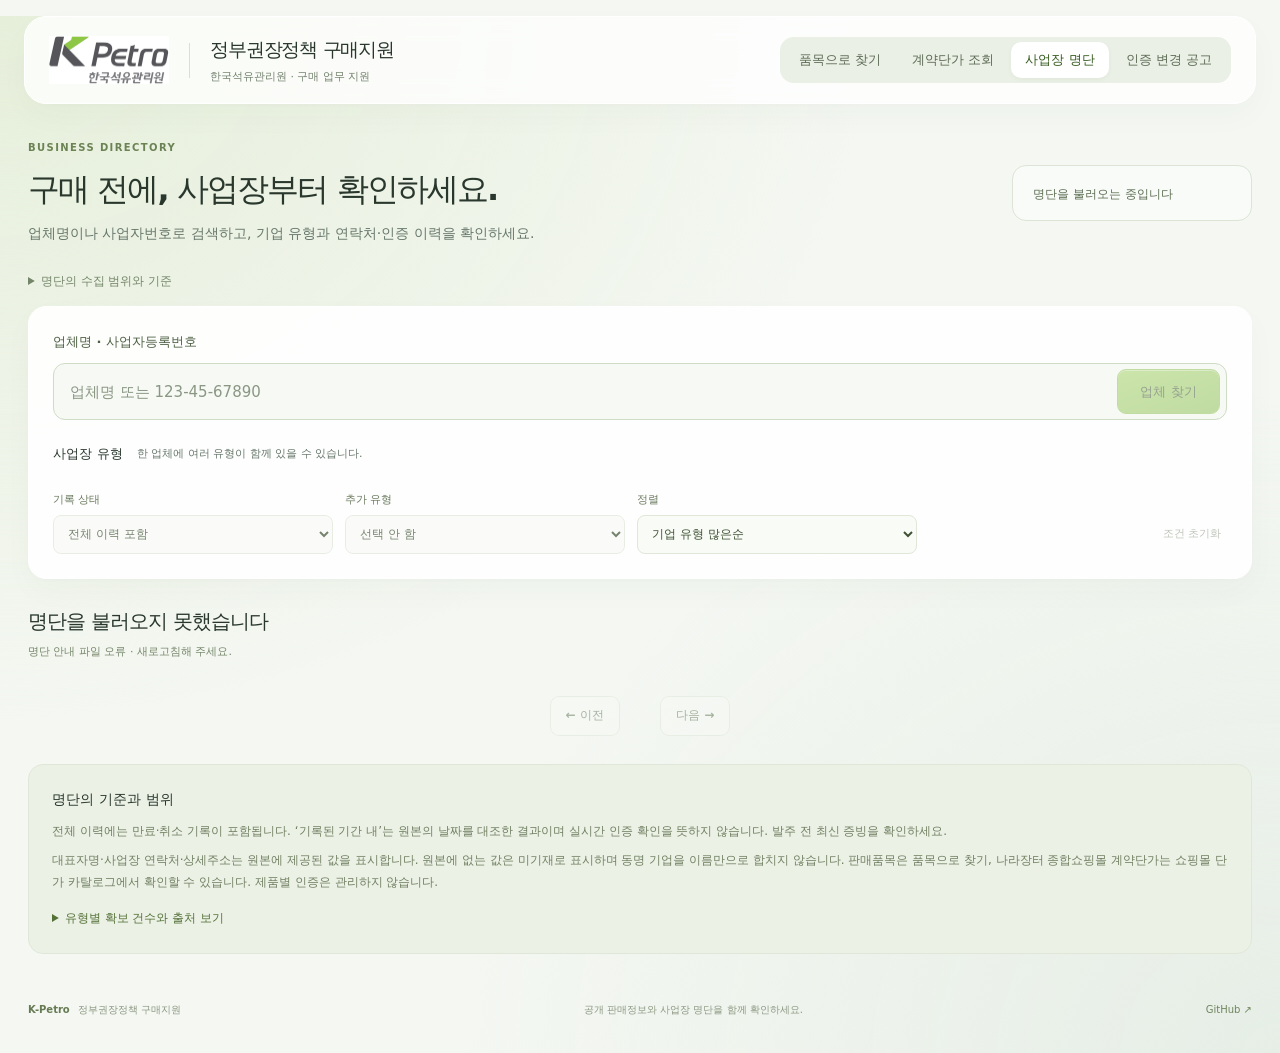
==== site/businesses.html @ 4b2c174d "Show all catalog item names and progressively load purchasing search" ====
<!DOCTYPE html>
<html lang="ko"><head><meta charset="utf-8"/><meta content="width=device-width,initial-scale=1" name="viewport"/><title>K-Petro 정부권장정책 구매지원 · 사업장 명단</title><link href="./directory.css" rel="stylesheet"/><link href="./registry.css" rel="stylesheet"/><script defer="" src="./registry.js"></script><link href="./portal.css" rel="stylesheet"/><link href="./assets/kpetro-logo.png" rel="icon"/><script src="./verification.js" defer></script></head><body class="page-index">
<a class="skip-link" href="#main-content">본문 바로가기</a><header class="topbar portal-topbar"><a aria-label="K-Petro 정부권장정책 구매지원 홈" class="portal-brand" href="./"><img alt="K-Petro 한국석유관리원" height="52" src="./assets/kpetro-logo.png" width="128"/><span class="brand-divider"></span><span class="portal-brand-copy"><strong>정부권장정책 구매지원</strong><small>한국석유관리원 · 구매 업무 지원</small></span></a><nav aria-label="주 메뉴"><a href="./">품목으로 찾기</a><a href="./catalog.html">계약단가 조회</a><a aria-current="page" href="./businesses.html">사업장 명단</a><a href="./cancellations.html">인증 변경 공고</a></nav></header><main id="main-content">
<section class="intro"><div><p class="eyebrow">BUSINESS DIRECTORY</p><h1>구매 전에, 사업장부터 확인하세요.</h1><p>업체명이나 사업자번호로 검색하고, 기업 유형과 연락처·인증 이력을 확인하세요.</p></div><aside><small id="source-status">명단을 불러오는 중입니다</small></aside></section>
<details class="coverage-disclosure"><summary>명단의 수집 범위와 기준</summary><div class="coverage-note" id="coverage-note" role="status">명단 범위를 확인하고 있습니다.</div></details><section class="search-panel" id="search-section"><form id="search-form"><label for="search">업체명 · 사업자등록번호</label><div class="search-row"><input autocomplete="off" disabled="" id="search" placeholder="업체명 또는 123-45-67890" type="search"/><button class="primary" disabled="" id="search-button">업체 찾기</button></div></form><div class="priority-heading"><strong>사업장 유형</strong><span>한 업체에 여러 유형이 함께 있을 수 있습니다.</span></div><div aria-label="사업장 유형" class="type-tabs" id="type-tabs" role="group"></div><div class="filters"><label>기록 상태 <select disabled="" id="status"><option value="all">전체 이력 포함</option><option value="period">기록된 기간 내</option><option value="unknown">기간 정보 부족</option><option value="expired">만료·시작 전·확인 필요</option><option value="cancelled">취소·반납 기록</option></select></label><label>추가 유형 <select disabled="" id="extra"><option value="-1">선택 안 함</option></select></label><label>정렬 <select id="registry-sort"><option value="types">기업 유형 많은순</option><option value="bizno">사업자번호순</option></select></label><button class="text-button" disabled="" id="reset">조건 초기화</button></div></section>
<div class="results-toolbar"><div><h2 id="result-title">명단을 준비하고 있습니다</h2><p aria-live="polite" id="result-context"></p></div></div><section aria-label="사업장 검색 결과" id="results"></section><div class="pagination"><button class="secondary" disabled="" id="prev">← 이전</button><span id="page-label"></span><button class="secondary" disabled="" id="next">다음 →</button></div><section class="method"><h2>명단의 기준과 범위</h2><p>전체 이력에는 만료·취소 기록이 포함됩니다. ‘기록된 기간 내’는 원본의 날짜를 대조한 결과이며 실시간 인증 확인을 뜻하지 않습니다. 발주 전 최신 증빙을 확인하세요.</p><p>대표자명·사업장 연락처·상세주소는 원본에 제공된 값을 표시합니다. 원본에 없는 값은 미기재로 표시하며 동명 기업을 이름만으로 합치지 않습니다. 판매품목은 <a href="./offers.html">품목으로 찾기</a>, 나라장터 종합쇼핑몰 계약단가는 <a href="./catalog.html">쇼핑몰 단가 카탈로그</a>에서 확인할 수 있습니다. 제품별 인증은 관리하지 않습니다.</p><details><summary>유형별 확보 건수와 출처 보기</summary><div id="source-details"></div></details></section></main><footer class="portal-footer"><span><strong>K-Petro</strong> 정부권장정책 구매지원</span><span>공개 판매정보와 사업장 명단을 함께 확인하세요.</span><a href="https://github.com/joongyu01/supplierdiversity" rel="noopener" target="_blank">GitHub ↗</a></footer><dialog id="supplier-dialog"><button aria-label="상세 닫기" class="dialog-close" id="close-dialog">×</button><div id="supplier-detail"></div></dialog></body></html>
---- site/directory.css ----
@import url('https://fonts.googleapis.com/css2?family=Noto+Sans+KR:wght@400;500;600;700;800&display=swap');
:root{font-family:'Noto Sans KR',system-ui,sans-serif;color:#172c37;background:#f5f7f8;font-synthesis:none;--ink:#172c37;--muted:#637480;--line:#dce4e7;--green:#106e58}*{box-sizing:border-box}body{margin:0;font-size:14px;line-height:1.65}button,input,select{font:inherit}button,a{touch-action:manipulation}button{cursor:pointer}button:disabled{opacity:.4;cursor:default}a{color:inherit;text-decoration:none}button,input,select,a{outline-offset:4px}a:hover{text-decoration:underline}h1,h2,h3,p{margin:0}.topbar{background:#fff;border-bottom:1px solid var(--line);padding:20px max(24px,calc((100vw - 1180px)/2));display:flex;align-items:center;gap:36px}.brand{display:flex;align-items:center;gap:11px;font-size:21px;font-weight:800;white-space:nowrap}.brand-mark{background:var(--ink);color:#cbefac;border-radius:12px;width:40px;height:40px;display:grid;place-items:center;font-size:22px}.brand small{display:block;font-size:10px;letter-spacing:.07em;color:var(--muted);font-weight:500}.topbar nav{display:flex;gap:24px;margin-left:auto;font-size:13px}.topbar nav span{background:#eaf3ee;color:var(--green);padding:2px 7px;border-radius:6px}.version{font-size:10px;letter-spacing:.12em;color:#84919a;border-left:1px solid var(--line);padding-left:22px}main{max-width:1180px;margin:auto;padding:42px 24px}.intro{display:flex;justify-content:space-between;align-items:center;margin-bottom:27px;gap:24px}.eyebrow{color:var(--green);font-size:12px;font-weight:700;letter-spacing:.07em;margin-bottom:9px}h1{font-size:34px;letter-spacing:-1.5px;font-weight:800}.intro p:not(.eyebrow){color:var(--muted);margin-top:10px}.intro aside{font-size:12px;border-left:1px solid var(--line);padding-left:26px;min-width:200px}.intro aside small{display:block;color:var(--muted);margin:8px 0 0 13px;font-size:11px}.live-dot{display:inline-block;background:#52a077;width:6px;height:6px;border-radius:50%;margin-right:7px}.search-panel{background:white;border:1px solid var(--line);border-radius:15px;padding:28px;box-shadow:0 7px 20px #162b3304}.search-panel form>label{font-size:12px;font-weight:700;display:block;margin-bottom:8px}.search-row{display:flex;border:2px solid var(--ink);border-radius:10px;align-items:center;padding:5px 6px 5px 16px;gap:12px}.search-row>span{font-size:28px}.search-row input{flex:1;min-width:0;border:0;background:none;outline:none;font-size:18px;padding:10px 0}.primary,.secondary{border-radius:7px;font-weight:600;padding:10px 17px;border:1px solid var(--line);background:#fff;color:var(--ink)}.primary{background:var(--ink);color:white;border-color:var(--ink);white-space:nowrap}.primary:hover{background:#285044}.secondary:hover{border-color:var(--green)}.examples{display:flex;flex-wrap:wrap;gap:7px;align-items:center;margin:12px 0 25px;font-size:11px}.examples>span{color:var(--muted);margin-right:3px}.examples button{border:0;background:#f3f5f6;color:#4d626d;padding:4px 10px;border-radius:5px}.examples button:hover{background:#e2ede5}.priority-heading{display:flex;gap:14px;align-items:center;margin-bottom:11px}.priority-heading strong{font-size:13px}.priority-heading span{font-size:11px;color:var(--muted)}.type-tabs{display:grid;grid-template-columns:repeat(5,1fr);gap:9px}.type-tab{border:1px solid var(--line);padding:12px 9px;text-align:left;border-radius:8px;background:white;display:flex;flex-direction:column;gap:6px;font-weight:600;font-size:12px}.type-tab span{font-size:21px;font-weight:700;color:#87979c}.type-tab.active{background:#edf6ef;border-color:#3b8063;color:#125e49}.type-tab.active span{color:#125e49}.filters{display:flex;align-items:center;gap:18px;margin-top:19px;padding-top:17px;border-top:1px solid #edf0f2;font-size:12px}.filters label{display:flex;align-items:center;gap:7px;color:#526674}.filters select{border:1px solid var(--line);border-radius:5px;padding:5px;max-width:165px;background:white}.check input{accent-color:var(--green)}.text-button{border:0;background:none;color:var(--muted);font-size:12px;margin-left:auto}.results-toolbar{display:flex;justify-content:space-between;align-items:center;margin:32px 0 10px}.results-toolbar h2{font-size:20px;letter-spacing:-.5px}.results-toolbar p{font-size:12px;color:var(--muted);margin-top:5px}.coverage-note{font-size:12px;color:#66767e;margin:0 0 16px;max-width:900px}.supplier-card{background:#fff;border:1px solid var(--line);border-radius:10px;padding:22px 24px;margin-bottom:10px;display:grid;grid-template-columns:1fr 180px;gap:20px}.supplier-top{display:flex;align-items:center;gap:10px;flex-wrap:wrap}.supplier-name{font-size:18px;font-weight:700;letter-spacing:-.5px;background:none;border:0;padding:0;text-align:left;color:var(--ink)}.supplier-name:hover{color:var(--green);text-decoration:underline}.region-tag{font-size:11px;color:#73858e}.badges{display:flex;gap:5px;flex-wrap:wrap;margin:9px 0}.badge{font-size:10px;padding:3px 7px;border-radius:4px;background:#eef3f5;color:#365968;font-weight:600}.badge.social{background:#e8f4ed;color:#246349}.badge.severe{background:#edf0fc;color:#4e5d98}.badge.women{background:#fff1e7;color:#8b5a37}.badge.warn{background:#fff1cc;color:#825d16}.description{color:#4a5d68;font-size:13px;line-height:1.85;display:-webkit-box;-webkit-line-clamp:2;-webkit-box-orient:vertical;overflow:hidden}.description mark{background:#ebf7d4;color:inherit;padding:1px 2px}.match-label{font-size:11px;color:var(--green);margin-bottom:3px}.supplier-actions{display:flex;flex-direction:column;gap:9px;justify-content:center;align-items:stretch;border-left:1px solid #edf0f2;padding-left:20px}.supplier-actions small{font-size:10px;text-align:center;color:var(--muted)}.supplier-actions .primary{background:#edf4ef;border-color:#dce9df;color:#21694f}.pagination{display:flex;justify-content:center;gap:25px;align-items:center;margin:24px 0 45px;font-size:12px}.empty{background:white;border:1px dashed #c5d3d8;border-radius:12px;text-align:center;padding:42px 20px;color:var(--muted)}.empty h3{color:var(--ink);font-size:18px;margin-bottom:8px}.empty button{margin-top:15px}.review-section{border-top:1px solid var(--line);padding-top:28px}.section-heading{display:flex;justify-content:space-between;align-items:center;gap:15px}.section-heading h2{font-size:24px}.section-heading p:not(.eyebrow){color:var(--muted);font-size:13px;margin-top:7px}.local-note{font-size:11px;color:var(--muted);margin:10px 0 15px}.review-summary{display:flex;gap:7px;flex-wrap:wrap;margin-bottom:14px}.review-summary span{background:#e9f0ed;border-radius:5px;padding:5px 10px;font-size:12px}.review-row{background:white;padding:16px;border:1px solid var(--line);border-radius:8px;margin-bottom:8px;display:grid;grid-template-columns:1.4fr 1.4fr 1fr 1fr 40px;gap:12px;align-items:center}.review-row input,.review-row select{border:1px solid var(--line);padding:7px;border-radius:5px;width:100%;font-size:12px;background:white}.review-row label{font-size:10px;color:var(--muted)}.review-row strong{display:block;font-size:12px}.remove{border:0;background:none;color:#a25f50;font-size:22px}.method{margin-top:45px;padding:24px;background:#edf1f2;border-radius:10px}.method h2{font-size:16px;margin-bottom:15px}.method>div{display:grid;grid-template-columns:repeat(3,1fr);gap:24px}.method b{font-size:12px}.method p{color:var(--muted);font-size:11px;margin-top:7px}.method details{font-size:11px;margin-top:15px}.method summary{cursor:pointer;color:var(--green)}#source-details{margin-top:10px}footer{max-width:1180px;margin:auto;padding:20px 24px 30px;font-size:11px;display:flex;justify-content:space-between;color:var(--muted)}dialog{border:0;border-radius:14px;max-width:720px;width:calc(100% - 32px);padding:32px;box-shadow:0 15px 80px #162b3344}dialog::backdrop{background:#132b3a80}.dialog-close{position:absolute;right:15px;top:9px;border:0;background:none;font-size:30px;color:var(--muted)}dialog h2{font-size:24px;margin:10px 25px 12px 0}dialog h3{font-size:13px;margin-top:20px}dialog p,dialog li{font-size:13px;color:#4a5d68}dialog a{color:var(--green);text-decoration:underline}dialog table{width:100%;font-size:11px;border-collapse:collapse;margin-top:8px}dialog td,dialog th{border-bottom:1px solid var(--line);padding:9px;text-align:left}#toast{position:fixed;bottom:25px;left:50%;transform:translateX(-50%);background:#172c37;color:white;padding:12px 24px;border-radius:8px;box-shadow:0 4px 20px #0002;z-index:10;font-size:13px}
@media(max-width:760px){.topbar{padding:15px 18px;gap:15px}.topbar nav{gap:12px;font-size:11px}.version,.brand small{display:none}.brand{font-size:18px}.brand-mark{width:32px;height:32px;font-size:18px}main{padding:28px 16px}.intro{display:block}.intro aside{display:none}h1{font-size:28px}.intro p:not(.eyebrow){font-size:12px}.search-panel{padding:18px}.search-row input{font-size:14px}.search-row{gap:7px;padding-left:10px}.search-row .primary{padding:10px}.examples{font-size:10px}.priority-heading{display:block}.priority-heading span{display:block;margin-top:3px}.type-tabs{grid-template-columns:repeat(3,1fr)}.type-tab{font-size:11px}.type-tab span{font-size:18px}.filters{gap:10px;flex-wrap:wrap}.filters select{max-width:125px}.supplier-card{grid-template-columns:1fr;padding:18px;gap:13px}.supplier-actions{border-left:0;border-top:1px solid #edf0f2;padding:12px 0 0;flex-direction:row;align-items:center}.supplier-actions button{flex:1;font-size:12px}.supplier-actions small{display:none}.results-toolbar .secondary{font-size:11px;padding:8px}.results-toolbar h2{font-size:18px}.section-heading{align-items:flex-start}.section-heading .secondary{font-size:10px;white-space:nowrap}.review-row{grid-template-columns:1fr 1fr;position:relative;padding-right:35px}.review-row .remove{position:absolute;right:5px;top:8px}.method>div{grid-template-columns:1fr;gap:15px}dialog{padding:23px}.topbar nav a:first-child{display:none}}
/* Public workplace information remains readable without opening the dialog. */
.contact-line{font-size:13px;color:#51625d;margin:5px 0;overflow-wrap:anywhere}.review-row small{display:block;color:#66756f;margin-top:6px}#source-details table{width:100%;border-collapse:collapse}#source-details td,#source-details th{padding:10px;border-bottom:1px solid #dde5e1;text-align:left}dialog table{width:100%;table-layout:fixed}dialog th{width:100px}dialog td{overflow-wrap:anywhere}

.type-tabs{grid-template-columns:repeat(3,minmax(0,1fr))}.type-tab{min-width:0;word-break:keep-all}.type-tab span{font-size:18px}

.topbar nav a[aria-current="page"]{color:var(--green);font-weight:700}@media(max-width:760px){.topbar{flex-wrap:wrap}.topbar nav{flex-wrap:wrap;gap:6px 12px;margin-left:0}.topbar nav a:first-child{display:inline}}
---- site/portal.css ----
/* K-Petro purchasing portal. CI and soft glass treatment shared with good-station-board.
   Keep this presentation layer separate from collectors and generated datasets. */
:root {
  --ink:#29372d;
  --muted:#67776b;
  --ink-soft:#67776b;
  --green:#477625;
  --green-dark:#365c1b;
  --line:#e0e7dd;
  --paper:#f4f7f2;
  --ci-green:#8dc63f;
  --shadow:0 2px 5px #23392d03,0 12px 32px #23392d07;
  color:var(--ink);
  background:var(--paper);
  font-family:-apple-system,BlinkMacSystemFont,'Apple SD Gothic Neo','Segoe UI','Malgun Gothic',system-ui,sans-serif;
}
body {
  margin:0;
  color:var(--ink);
  background:radial-gradient(ellipse at 0 0,#e6efda 0,transparent 48%),radial-gradient(ellipse at 100% 100%,#e6eee6 0,transparent 45%),var(--paper);
  font-family:inherit;
  font-size:14px;
  line-height:1.65;
  min-height:100vh;
  -webkit-font-smoothing:antialiased;
}
* {
  box-sizing:border-box;
}
button,input,select {
  font:inherit;
}
button,a {
  touch-action:manipulation;
}
a {
  color:inherit;
}
button:disabled {
  cursor:default;
  opacity:.45;
}
button:focus-visible,a:focus-visible,summary:focus-visible,input:focus-visible,select:focus-visible {
  outline:3px solid #69923a;
  outline-offset:3px;
}
input,select {
  accent-color:#639532;
}
h1,h2,h3 {
  color:var(--ink);
}
[hidden] {
  display:none!important;
}
.skip-link {
  position:fixed;
  top:-80px;
  left:20px;
  padding:12px 20px;
  background:#fff;
  z-index:1000;
}
.skip-link:focus {
  top:10px;
}
.portal-topbar {
  max-width:1440px;
  margin:16px auto 0;
  padding:17px 24px;
  min-height:86px;
  display:flex;
  align-items:center;
  gap:22px;
  border:1px solid #fff;
  border-radius:22px;
  background:#ffffffc4;
  box-shadow:var(--shadow);
  backdrop-filter:blur(14px);
  -webkit-backdrop-filter:blur(14px);
  position:relative;
  z-index:5;
}
.portal-brand {
  display:flex;
  gap:20px;
  align-items:center;
  text-decoration:none!important;
  flex-shrink:0;
}
.portal-brand img {
  width:120px;
  height:auto;
  display:block;
  mix-blend-mode:multiply;
}
.brand-divider {
  height:35px;
  width:1px;
  background:#d8e1d1;
}
.portal-brand-copy {
  display:grid;
  gap:3px;
}
.portal-brand-copy strong {
  font-size:19px;
  letter-spacing:-.06em;
  font-weight:700;
  white-space:nowrap;
}
.portal-brand-copy small {
  font-size:11px;
  color:#72806d;
  font-weight:400;
  letter-spacing:0;
}
.portal-topbar nav {
  display:flex;
  align-items:center;
  gap:3px;
  margin-left:auto;
  background:#eaf0e5;
  padding:5px;
  border-radius:14px;
  font-size:13px;
  flex-wrap:nowrap;
}
.portal-topbar nav a {
  padding:9px 14px;
  border-radius:10px;
  white-space:nowrap;
  text-decoration:none;
  line-height:1.4;
  display:block!important;
  color:#5d6b56;
  font-weight:500;
}
.portal-topbar nav a:hover {
  background:#ffffffb0;
  color:#324b22;
}
.portal-topbar nav a[aria-current=page] {
  background:#fff;
  box-shadow:0 2px 5px #263c1a0b;
  color:#355c1e;
  font-weight:700;
}
main {
  max-width:1360px;
  margin:0 auto;
  padding:36px 28px 24px;
}
.intro {
  display:flex;
  align-items:center;
  justify-content:space-between;
  gap:25px;
  margin:0 0 26px;
}
.eyebrow {
  font-size:10px;
  letter-spacing:.14em;
  color:#6b8354;
  font-weight:700;
  margin:0 0 10px;
}
h1 {
  font-size:32px;
  font-weight:700;
  line-height:1.4;
  letter-spacing:-.06em;
  margin:0;
}
.intro p:not(.eyebrow) {
  font-size:14px;
  color:var(--muted);
  margin-top:10px;
  line-height:1.7;
}
.intro aside {
  padding:15px 20px;
  border:1px solid #dce5d5;
  border-radius:14px;
  min-width:240px;
  background:#ffffff6b;
}
.intro aside small {
  margin:4px 0 0;
  font-size:12px;
  color:#5d6e53;
}
.summary-label {
  display:flex;
  align-items:center;
  gap:7px;
  font-size:11px;
  color:#69795f;
}
.summary-label i {
  width:6px;
  height:6px;
  background:#79b438;
  border-radius:50%;
}
.mobile-break {
  display:none;
}
.search-panel,.filter-panel,.category-sidebar {
  background:#ffffffef;
  border:1px solid #fff;
  border-radius:18px;
  box-shadow:var(--shadow);
}
.search-panel {
  padding:24px;
}
.search-row {
  padding:5px 6px 5px 16px;
  border:1px solid #cfdcc6;
  border-radius:12px;
  background:#f7f9f5;
  gap:12px;
}
.search-row:focus-within {
  border-color:#81a455;
  box-shadow:0 0 0 3px #8dc63f17;
  background:#fff;
}
.search-row svg {
  color:#7e8e73;
  flex-shrink:0;
}
.search-row input {
  font-size:15px;
  line-height:1.6;
  padding:9px 0;
  color:var(--ink);
  outline:none;
}
.search-row input::placeholder {
  color:#8a9783;
}
.search-panel form>label {
  font-size:13px;
  color:#4d6043;
  margin-bottom:10px;
}
.primary {
  background:linear-gradient(160deg,#96cd51,#80b93f);
  border:1px solid #82b942;
  color:#233916;
  box-shadow:inset 0 1px #ffffff65;
  border-radius:9px;
  font-size:13px;
  font-weight:700;
  padding:11px 22px;
}
.primary:hover {
  background:#8ec346;
  color:#233916;
}
.primary span {
  margin-left:18px;
}
.secondary {
  border:1px solid #dce5d5;
  border-radius:9px;
  color:#4c6340;
  background:#f8faf6;
  padding:9px 15px;
  font-size:12px;
}
.secondary:hover {
  background:#eef5e8;
  border-color:#b4cb9d;
}
.quick-search {
  margin:12px 0 0;
  gap:7px;
  align-items:center;
}
.quick-search>span {
  font-size:11px;
  color:#7d8d72;
  margin-right:5px;
}
.quick-search button {
  padding:4px 11px;
  font-size:11px;
  min-height:29px;
  border-color:#e5ecdf;
  color:#688054;
  background:#fafcf8;
}
.quick-search button:hover {
  background:#edf5e5;
}
.offer-main-search {
  margin-bottom:22px;
}
.offer-workspace {
  display:grid;
  grid-template-columns:285px minmax(0,1fr);
  gap:22px;
  align-items:start;
}
.offer-content {
  min-width:0;
}
.category-sidebar {
  position:sticky;
  top:16px;
  padding:18px;
}
.category-browser>summary {
  display:flex;
  align-items:center;
  justify-content:space-between;
  gap:10px;
  cursor:pointer;
  padding:2px 0 13px;
  font-size:15px;
  font-weight:700;
  list-style:none;
}
.category-browser>summary::-webkit-details-marker {
  display:none;
}
.category-browser>summary small {
  font-size:10px;
  font-weight:400;
  color:#7f8c77;
}
.category-browser>summary::after {
  content:'−';
  color:#90a47f;
  font-size:18px;
}
.category-browser:not([open])>summary::after {
  content:'+';
}
.category-picker {
  padding:0;
  margin:0;
  border:0;
  max-height:calc(100vh - 135px);
  overflow-y:auto;
  scrollbar-width:thin;
  scrollbar-color:#d0dcc5 transparent;
}
.category-search-label {
  position:absolute;
  width:1px;
  height:1px;
  padding:0;
  overflow:hidden;
  clip-path:inset(50%);
}
#category-search {
  font-size:12px;
  margin-bottom:13px;
  padding:10px 11px;
  min-height:39px;
  border:1px solid #e1e8da;
  border-radius:9px;
  background:#f6f9f3;
}
.category-buttons {
  display:grid;
  grid-template-columns:1fr;
  gap:3px;
}
.category-buttons button {
  display:flex;
  align-items:center;
  justify-content:space-between;
  padding:10px 12px;
  min-height:39px;
  font-size:12px;
  color:#56694a;
  border:1px solid transparent;
  border-radius:9px;
  background:transparent;
  font-weight:500;
}
.category-buttons button::after {
  content:'›';
  font-size:17px;
  font-weight:400;
  color:#8da17c;
}
.category-buttons button:hover {
  background:#f1f6ec;
}
.category-buttons button[aria-pressed=true] {
  background:#eaf4dc;
  border-color:#d5e6bc;
  color:#365f1e;
  font-weight:700;
}
.category-buttons button[aria-pressed=true]::after {
  color:#6b9a34;
}
.subcategory-section {
  padding:12px;
  margin-top:14px;
  background:#f6f8f2;
  border:1px solid #e4ebdc;
  border-radius:11px;
}
.subcategory-section h3 {
  font-size:11px;
  line-height:1.7;
  color:#6b7a5e;
  margin-bottom:7px;
}
.subcategory-section .category-buttons button {
  font-size:11px;
  padding:7px;
  min-height:34px;
  background:#fff;
}
.category-picker p {
  font-size:12px;
  color:#68765c;
}
.filter-panel {
  padding:19px 22px;
}
.filter-heading {
  display:flex;
  align-items:center;
  justify-content:space-between;
}
.filter-heading h2 {
  font-size:14px;
  letter-spacing:-.03em;
}
.text-button {
  font-size:11px;
  color:#728267;
  white-space:nowrap;
}
.filters {
  display:flex;
  flex-wrap:wrap;
  gap:12px;
  border:0;
  margin-top:14px;
  padding:0;
  align-items:flex-end;
}
.filters label {
  font-size:11px;
  color:#6b7b60;
  display:flex;
  flex-direction:column;
  align-items:flex-start;
  gap:6px;
  flex:1 1 140px;
  min-width:0;
}
.filters input:not([type=checkbox]),.filters select {
  border:1px solid #e0e7d8;
  border-radius:8px;
  padding:9px 10px;
  background:#f9fbf6;
  color:#3f5235;
  width:100%;
  max-width:100%;
  min-height:39px;
  font-size:12px;
}
.filters label.check {
  flex-direction:row;
  align-items:center;
  flex-grow:0;
  flex-basis:auto;
  min-height:39px;
}
.filters input[type=checkbox] {
  width:15px;
}
.pending-choice {
  margin-top:13px;
  font-size:11px;
  color:#78856e;
  gap:7px;
}
.pending-choice input {
  width:14px;
  height:14px;
}
.results-toolbar {
  margin:26px 0 10px;
  gap:12px;
}
.results-toolbar .eyebrow {
  font-size:9px;
  letter-spacing:.14em;
  margin:0 0 4px;
  color:#859676;
}
.results-toolbar h2 {
  font-size:20px;
  letter-spacing:-.05em;
  font-weight:700;
}
.results-toolbar p {
  font-size:11px;
  line-height:1.6;
  color:#76866a;
}
.catalog-shortcut {
  font-size:11px;
  white-space:nowrap;
  padding:8px 11px;
  border-radius:8px;
  background:#eaf0e3;
  color:#5b7446;
}
.selection-note {
  font-size:11px;
  line-height:1.65;
  margin:0 0 16px;
  color:#77846d;
}
.active-filters {
  display:flex;
  gap:6px;
  flex-wrap:wrap;
  margin-bottom:10px;
}
.active-filters:empty {
  display:none;
}
.active-filters button {
  border:1px solid #d8e6c9;
  background:#f0f6e9;
  color:#4b6d32;
  font-size:11px;
  border-radius:20px;
  padding:5px 10px;
  cursor:pointer;
}
.active-filters button span {
  margin-left:9px;
  color:#7a9366;
}
.supplier-card {
  border:1px solid #e6ecdf;
  border-radius:16px;
  padding:23px;
  margin-bottom:13px;
  box-shadow:0 3px 14px #27391f03;
  gap:16px;
}
.supplier-card:hover {
  border-color:#c8d9b7;
}
.offer-card h3,.supplier-name {
  font-size:18px;
  letter-spacing:-.045em;
  font-weight:700;
  line-height:1.5;
}
.status-badge {
  font-size:10px;
  border-radius:5px;
  padding:3px 7px;
  line-height:1.8;
}
.status-badge.period {
  background:#eff5e8;
  color:#587238;
}
.status-badge.unknown {
  background:#f0f2ef;
  color:#75806d;
}
.status-badge.expired,.status-badge.cancelled {
  background:#fff2e4;
  color:#95612e;
}
.source-note {
  font-size:11px;
  color:#8b9585;
  margin:7px 0 15px;
}
.source-note a {
  color:#657d51;
  text-decoration:underline;
  text-underline-offset:3px;
}
.offer-list {
  list-style:none;
  padding:0;
  margin:14px 0 4px;
  background:#f8faf5;
  border:1px solid #eaf0e3;
  border-radius:11px;
  overflow:hidden;
}
.offer-list li {
  padding:11px 14px;
  margin:0;
  border-bottom:1px solid #e7eddf;
  font-size:13px;
  line-height:1.6;
  overflow-wrap:anywhere;
}
.offer-list li:last-child {
  border:0;
}
.offer-list a {
  color:#405731;
  text-decoration:none;
  font-weight:500;
}
.offer-list a:hover {
  text-decoration:underline;
}
.offer-list small {
  font-size:10px;
  color:#849076;
  margin-top:3px;
}
.offer-card details>summary {
  font-size:12px;
  color:#637b4c;
  padding:12px 0 3px;
}
.offer-contact {
  font-size:12px;
  color:#596c4d;
  border-top:1px solid #edf0e7;
  padding-top:12px;
}
.offer-empty,.empty {
  background:#fff;
  border:1px dashed #c8d7b9;
  color:#687a59;
  border-radius:16px;
  padding:40px 28px;
  font-size:13px;
  line-height:1.9;
}
.supplier-actions {
  border-color:#ecf0e5;
}
.contact-line {
  font-size:12px;
  color:#7c8a72;
}
.pagination {
  gap:20px;
  margin:26px 0 10px;
  color:#7e8d73;
  font-size:11px;
}
.method {
  border:1px solid #e1e7d8;
  border-radius:15px;
  background:#ecf1e6;
  margin-top:30px;
  padding:23px;
  box-shadow:none;
}
.method h2 {
  font-size:14px;
  margin-bottom:10px;
}
.method p,.method details {
  font-size:12px;
  line-height:1.8;
  color:#718062;
}
.method summary {
  font-size:12px;
  color:#547238;
}
.method #source-details {
  overflow:auto;
}
.coverage-note {
  font-size:12px;
  color:#7e8c72;
}
.portal-footer {
  max-width:1360px;
  display:flex;
  justify-content:space-between;
  gap:16px;
  padding:24px 28px 35px;
  margin:auto;
  color:#8b9780;
  font-size:10px;
}
.portal-footer strong {
  color:#667b53;
  font-weight:700;
  margin-right:5px;
}
.portal-footer a {
  color:#70855d;
}
/* Directory */
.coverage-disclosure {
  font-size:12px;
  color:#748569;
  margin:0 0 15px;
}
.coverage-disclosure summary {
  cursor:pointer;
}
.coverage-disclosure .coverage-note {
  margin:10px 0;
  padding:14px;
  border-radius:10px;
  background:#edf2e7;
}
.priority-heading {
  margin:23px 0 12px;
}
.type-tabs {
  grid-template-columns:repeat(5,minmax(0,1fr));
  gap:8px;
}
.type-tab {
  background:#f9fbf6;
  border:1px solid #e6ecde;
  border-radius:11px;
  font-size:12px;
  color:#5d7250;
  padding:13px;
  gap:7px;
}
.type-tab span {
  font-size:20px;
  color:#8f9e81;
  font-weight:600;
}
.type-tab.active {
  background:#eff6e5;
  border-color:#accc82;
  color:#426922;
}
.type-tab.active span {
  color:#60843d;
}
.page-index #results {
  display:grid;
  grid-template-columns:repeat(2,minmax(0,1fr));
  gap:12px;
}
.page-index .supplier-card {
  grid-template-columns:1fr;
  margin:0;
  min-width:0;
}
.page-index .supplier-actions {
  border:0;
  padding:0;
  align-items:start;
}
.page-index .supplier-actions button {
  font-size:11px;
}
.page-index .supplier-name {
  font-size:16px;
}
.page-index .filters {
  align-items:flex-end;
}
.page-index .filters label {
  max-width:280px;
}
.page-index .filters .text-button {
  margin-bottom:10px;
}
.page-index .intro aside small {
  max-width:245px;
}
.page-index .method {
  margin-top:28px;
}
dialog {
  border-radius:20px;
  border:1px solid #fff;
  padding:30px;
  box-shadow:0 25px 90px #24392033;
  background:#fcfdf9;
}
dialog::backdrop {
  background:#2234196b;
  backdrop-filter:blur(3px);
}
/* Catalog */
.page-catalog .hero {
  display:block;
  padding:0;
  margin:0 0 22px;
}
.page-catalog .hero h1 {
  font-size:32px;
  letter-spacing:-.06em;
  line-height:1.4;
}
.page-catalog .hero p {
  font-size:14px;
  line-height:1.8;
  color:var(--muted);
  margin:10px 0 18px;
  max-width:none;
}
.page-catalog .hero .primary {
  display:inline-block;
  padding:8px 14px;
  font-size:12px;
}
.page-catalog .secondary-link {
  background:#fff;
  border:1px solid #dbe6cf;
  color:#657e4c;
  box-shadow:none;
}
.page-catalog .stats {
  gap:12px;
  margin:20px 0;
}
.page-catalog .stats article {
  border:1px solid #fff;
  border-radius:15px;
  box-shadow:var(--shadow);
  padding:18px 22px;
  background:#ffffffbd;
}
.page-catalog .stats strong {
  font-size:27px;
  color:#42632b;
}
.page-catalog .stats .date {
  font-size:22px;
}
.page-catalog .stats small,.page-catalog .stats span {
  font-size:11px;
  color:#7b8b6f;
}
.page-catalog .banner-notice {
  background:#edf2e8;
  border-color:#dbe6cf;
  border-radius:12px;
  padding:16px 20px;
  margin:0 0 25px;
}
.page-catalog .notice-text strong {
  font-size:12px;
  color:#60764a;
}
.page-catalog .notice-text p {
  font-size:11px;
  line-height:1.8;
  color:#79866e;
}
.page-catalog .explore {
  border:1px solid #fff;
  border-radius:18px;
  box-shadow:var(--shadow);
  padding:25px;
  margin:25px 0;
  background:#ffffffdd;
}
.page-catalog .section-heading h2 {
  font-size:21px;
  letter-spacing:-.04em;
}
.page-catalog .section-heading .text-muted {
  font-size:11px;
  max-width:480px;
}
.page-catalog .category-grid {
  grid-template-columns:repeat(4,minmax(0,1fr));
  gap:10px;
}
.page-catalog .category-card {
  border:1px solid #e1e9d7;
  border-radius:12px;
  padding:16px;
  background:#fafcf7;
  min-height:140px;
  box-shadow:none;
}
.page-catalog .category-card:hover {
  background:#f1f7e8;
  border-color:#b0cb8e;
  transform:none;
}
.page-catalog .category-card.active {
  border-color:#9fbf75;
  background:#edf6df;
  box-shadow:inset 0 0 0 1px #9fbf75;
}
.page-catalog .category-card strong {
  font-size:15px;
  color:#405d2b;
}
.page-catalog .category-count {
  font-size:11px;
}
.page-catalog .category-count b {
  color:#658f3c;
}
.page-catalog .mini-tag {
  font-size:9px;
  background:#edf3e5;
  color:#71865c;
  border:0;
}
.page-catalog .product-card,.page-catalog .facility-card {
  border:1px solid #e4ebda;
  box-shadow:none;
  border-radius:13px;
}
.page-catalog .filters {
  border:1px solid #e7eddf;
  background:#f8faf5;
  border-radius:12px;
  padding:14px;
  gap:12px;
}
.page-catalog .filters label.search {
  flex-basis:260px;
}
.page-catalog .result-head {
  font-size:11px;
  color:#7a8a6d;
}
.page-catalog .method .steps {
  gap:20px;
}
.page-catalog .method h3 {
  font-size:13px;
}
.page-catalog .source {
  background:transparent;
  border-color:#dce5d3;
  border-radius:12px;
}
.page-catalog .source p {
  font-size:11px;
  color:#718465;
}
.page-catalog .source h3 {
  font-size:13px;
}
.page-catalog .source a {
  font-size:11px;
}
.page-catalog .portal-topbar {
  max-width:1440px;
}
/* Notices */
.notice-info {
  padding:18px 22px;
  border:1px solid #dce6d2;
  background:#eef4e7;
  border-radius:13px;
  margin-bottom:20px;
  font-size:12px;
  color:#6c8059;
}
.notice-info strong {
  color:#506b39;
}
.notice-info p {
  margin-top:5px;
}
.page-cancellations .filters {
  margin:0;
}
.page-cancellations .filters .notice-query {
  flex:3;
}
.page-cancellations #notices article {
  padding:24px;
  border:1px solid #e2e9d9;
  border-radius:15px;
  background:#fff;
  margin-bottom:12px;
}
.page-cancellations #notices h2 {
  font-size:17px;
  letter-spacing:-.025em;
  margin:0 0 8px;
}
.page-cancellations #notices small {
  font-size:11px;
  color:#829174;
}
.page-cancellations #notices ul {
  font-size:12px;
  color:#617b4a;
}
.page-cancellations .warning {
  padding:15px;
  background:#fff3df;
  border-radius:10px;
  color:#866333;
  font-size:12px;
}
.page-product-search #saved-count {
  display:none;
}
@media(min-width:1500px) {
  .portal-topbar {
    margin-top:20px;
  }
}
@media(max-width:1480px) {
  .portal-topbar {
    margin:16px 24px 0;
  }
}
@media(max-width:1140px) {
  .portal-topbar {
    flex-wrap:wrap;
    padding:18px 22px;
    gap:16px;
  }
  .portal-topbar nav {
    margin-left:auto;
  }
  .portal-brand-copy strong {
    font-size:17px;
  }
  .portal-brand {
    gap:13px;
  }
  .portal-brand img {
    width:100px;
  }
  .portal-topbar nav a {
    padding:9px 10px;
    font-size:12px;
  }
  .offer-workspace {
    grid-template-columns:250px minmax(0,1fr);
    gap:18px;
  }
  .type-tabs {
    grid-template-columns:repeat(3,minmax(0,1fr));
  }
  .page-catalog .category-grid {
    grid-template-columns:repeat(3,minmax(0,1fr));
  }
}
@media(max-width:850px) {
  .portal-topbar {
    margin:12px 16px 0;
  }
  .portal-topbar nav {
    width:100%;
    justify-content:space-between;
    margin:0;
  }
  .portal-topbar nav a {
    flex:1;
    text-align:center;
  }
  .intro aside {
    min-width:195px;
  }
  .intro aside small {
    font-size:11px;
  }
  .offer-workspace {
    grid-template-columns:220px minmax(0,1fr);
    gap:14px;
  }
  .category-sidebar {
    padding:14px;
  }
  .filter-panel {
    padding:17px;
  }
  .filters label {
    flex-basis:120px;
  }
  .page-index #results {
    grid-template-columns:1fr;
  }
  .catalog-shortcut {
    display:none;
  }
  .intro h1 {
    font-size:28px;
  }
  .page-catalog .category-grid {
    grid-template-columns:repeat(2,minmax(0,1fr));
  }
}
@media(max-width:650px) {
  .portal-topbar {
    padding:15px 14px;
    gap:14px;
    margin:10px 10px 0;
    border-radius:18px;
  }
  .portal-brand img {
    width:96px;
  }
  .portal-brand {
    gap:12px;
  }
  .brand-divider {
    height:30px;
  }
  .portal-brand-copy strong {
    font-size:16px;
  }
  .portal-brand-copy small {
    display:block;
    font-size:10px;
  }
  .portal-topbar nav {
    border-radius:11px;
    padding:4px;
    gap:0;
  }
  .portal-topbar nav a {
    padding:9px 3px;
    font-size:10px;
    border-radius:8px;
  }
  .portal-topbar nav a:first-child {
    display:block;
  }
  main {
    padding:25px 14px 15px;
  }
  .intro {
    display:block;
    margin-bottom:20px;
  }
  .intro h1,.page-catalog .hero h1 {
    font-size:27px;
    line-height:1.45;
  }
  .intro p:not(.eyebrow) {
    font-size:12px;
    line-height:1.8;
  }
  .intro aside {
    display:block;
    margin-top:15px;
    padding:10px 13px;
    min-width:0;
    width:fit-content;
  }
  .intro aside small {
    display:inline;
    margin:0 0 0 8px;
    font-size:10px;
  }
  .summary-label {
    display:inline-flex;
    font-size:10px;
  }
  .mobile-break {
    display:inline;
  }
  .eyebrow {
    font-size:9px;
  }
  .search-panel {
    padding:18px 16px;
    border-radius:15px;
  }
  .search-panel form>label {
    font-size:12px;
  }
  .search-row {
    gap:8px;
    padding-left:11px;
  }
  .search-row input {
    font-size:12px;
  }
  .search-row svg {
    width:18px;
  }
  .search-row .primary {
    padding:10px 13px;
    font-size:12px;
  }
  .primary span {
    display:none;
  }
  .quick-search {
    gap:5px;
  }
  .quick-search>span {
    font-size:10px;
  }
  .quick-search button {
    font-size:10px;
    padding:4px 8px;
  }
  .offer-workspace {
    display:flex;
    flex-direction:column;
    gap:18px;
  }
  .category-sidebar {
    width:100%;
    position:static;
    padding:16px;
  }
  .category-picker {
    max-height:350px;
  }
  .category-browser>summary {
    font-size:14px;
  }
  .category-browser>summary small {
    margin-left:auto;
  }
  .category-buttons,#category-buttons {
    display:grid;
    grid-template-columns:repeat(2,minmax(0,1fr));
    gap:4px;
  }
  .category-buttons button {
    font-size:11px;
    padding:9px 8px;
    min-height:36px;
    background:#f7f9f4;
  }
  .category-buttons button::after {
    font-size:14px;
  }
  .offer-content {
    width:100%;
  }
  .filters {
    gap:10px;
  }
  .filters label {
    flex-basis:calc(50% - 10px);
  }
  .filter-panel {
    padding:17px 16px;
  }
  .results-toolbar {
    margin-top:23px;
  }
  .results-toolbar h2 {
    font-size:19px;
  }
  .supplier-card {
    padding:19px 17px;
    border-radius:14px;
  }
  .offer-card h3 {
    font-size:17px;
  }
  .source-note {
    font-size:10px;
  }
  .offer-list li {
    font-size:12px;
    padding:10px 12px;
  }
  .offer-list small {
    font-size:10px;
  }
  .type-tabs {
    grid-template-columns:repeat(2,minmax(0,1fr));
  }
  .type-tab {
    padding:11px;
    font-size:11px;
  }
  .type-tab span {
    font-size:18px;
  }
  .page-index .supplier-actions {
    align-items:stretch;
  }
  .portal-footer {
    padding:22px 15px 28px;
    flex-wrap:wrap;
    font-size:10px;
    gap:8px;
  }
  .portal-footer>span:nth-child(2) {
    display:none;
  }
  .method {
    padding:20px 17px;
  }
  .method p {
    font-size:11px;
  }
  .page-catalog .stats {
    display:grid;
    grid-template-columns:1fr 1fr;
    gap:10px;
  }
  .page-catalog .stats article {
    padding:15px;
  }
  .page-catalog .stats strong {
    font-size:24px;
  }
  .page-catalog .stats .date {
    font-size:17px;
  }
  .page-catalog .stats small {
    font-size:10px;
  }
  .page-catalog .explore {
    padding:18px 14px;
  }
  .page-catalog .category-card {
    padding:12px;
    min-height:150px;
  }
  .page-catalog .category-card strong {
    font-size:14px;
  }
  .page-catalog .section-heading {
    display:block;
  }
  .page-catalog .section-heading h2 {
    font-size:20px;
  }
  .page-catalog .section-heading .text-muted {
    display:block;
    margin-top:8px;
  }
  .page-catalog .category-grid {
    gap:8px;
  }
  .page-catalog .banner-notice {
    padding:15px;
  }
  .page-catalog .filters label.search {
    flex-basis:100%;
  }
  .page-cancellations #notices article {
    padding:19px;
  }
  .page-cancellations #notices h2 {
    font-size:15px;
  }
  .page-cancellations .filters .notice-query {
    flex-basis:100%;
  }
  .page-product-search .type-tabs {
    grid-template-columns:repeat(2,1fr);
  }
}
@media(prefers-reduced-motion:reduce) {
  * {
    scroll-behavior:auto!important;
    transition:none!important;
  }
}
.subcategory-section {
  margin:0 0 12px;
}
.mobile-results-link {
  display:none;
}
.page-catalog .stats {
  padding:0;
  border:0;
  background:transparent;
  box-shadow:none;
}
.page-catalog .stats article {
  border-right:1px solid #fff;
}
/* All collected item names remain visible; the search only narrows them. */
.catalog-scope-note {color:var(--muted);font-size:12px;line-height:1.8;margin:8px 0;}
.catalog-name-label {display:block;font-size:12px;font-weight:700;margin:16px 0 7px;}
#catalog-name-search {width:100%;max-width:520px;margin-bottom:16px;padding:12px 14px;border:1px solid #d6e0cd;border-radius:10px;background:#fff;font:inherit;font-size:14px;color:var(--ink);}
#catalog-name-search:focus {outline:2px solid #91b668;outline-offset:2px;}
.page-catalog #category-grid {grid-template-columns:repeat(auto-fill,minmax(180px,1fr));}
.page-catalog .item-name-card {min-height:76px;padding:13px 15px;gap:7px;text-align:left;justify-content:center;}
.page-catalog .item-name-card strong {font-size:14px;overflow-wrap:anywhere;}
.item-name-card span {font-size:10px;color:var(--muted);}
.sort-control {display:flex;align-items:center;gap:8px;font-size:12px;margin-left:auto;}
.sort-control select {width:auto;max-width:190px;}
.loading-preview {border:1px dashed #bccdad;border-radius:14px;padding:24px;color:var(--muted);background:#ffffffa8;}
.business-check-name {display:flex;align-items:baseline;flex-wrap:wrap;gap:8px;text-align:left;border:0;background:transparent;padding:0;color:inherit;font:inherit;cursor:pointer;}
.business-check-name small,.verify-inline {font-size:11px;color:#55783b;font-weight:500;}
.business-check-name:hover,.verify-inline:hover {text-decoration:underline;}
.verify-inline {display:block;border:0;background:transparent;padding:5px 0;cursor:pointer;}
#verification-dialog {width:860px;max-width:calc(100vw - 32px);max-height:88vh;overflow:auto;}
#verification-dialog h2 {font-size:23px;line-height:1.5;padding-right:25px;}
.verify-identity {display:flex;gap:12px;align-items:center;flex-wrap:wrap;margin:16px 0;}
.verify-note {font-size:13px;line-height:1.8;color:var(--muted);}
.verify-sources {display:grid;grid-template-columns:repeat(2,minmax(0,1fr));gap:12px;margin-top:16px;}
.verify-source {padding:18px;border:1px solid #e0e7d8;border-radius:12px;background:white;}
.verify-source.listed {border-color:#a7c287;background:#f3f8ec;}
.verify-source h3 {font-size:15px;margin:0;}
.verify-source h3 small {display:block;font-size:11px;color:#55783b;margin-top:5px;}
.verify-source p {font-size:12px;color:var(--muted);line-height:1.7;}
.verify-source a {display:block;font-size:12px;margin-top:10px;}
#official-notice-route:empty {display:none;}
#source-report p {font-size:12px;line-height:1.8;}
@media(max-width:650px) {
  .page-catalog #category-grid {grid-template-columns:repeat(2,minmax(0,1fr));}
  .page-catalog .item-name-card {min-height:76px;padding:12px;}
  .sort-control {margin-left:0;}
  #verification-dialog {padding:22px 16px;}
  .verify-sources {grid-template-columns:1fr;}
}
@media(max-width:650px) {
  .mobile-results-link {
    display:block;
    text-align:center;
    margin-top:12px;
    padding:9px;
    border-radius:9px;
    background:#edf4e3;
    color:#5a793d;
    font-size:12px;
  }
}
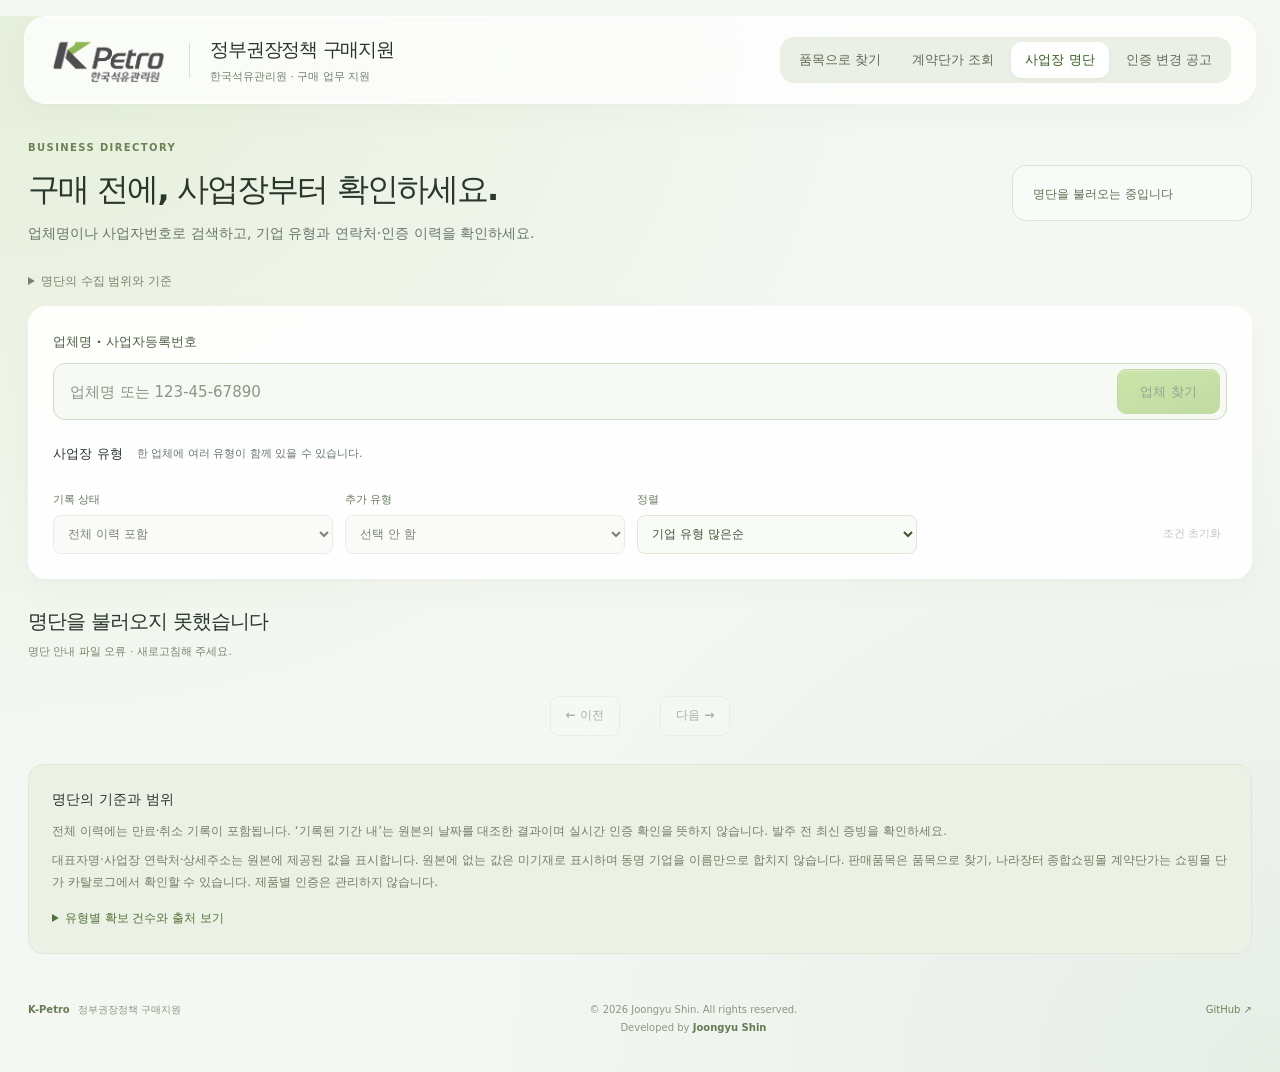
==== commit 122ebb7b: "Use transparent K-Petro logo and add Joongyu Shin credits" ====
--- a/site/businesses.html
+++ b/site/businesses.html
@@ -1,6 +1,6 @@
 <!DOCTYPE html>
 <html lang="ko"><head><meta charset="utf-8"/><meta content="width=device-width,initial-scale=1" name="viewport"/><title>K-Petro 정부권장정책 구매지원 · 사업장 명단</title><link href="./directory.css" rel="stylesheet"/><link href="./registry.css" rel="stylesheet"/><script defer="" src="./registry.js"></script><link href="./portal.css" rel="stylesheet"/><link href="./assets/kpetro-logo.png" rel="icon"/><script src="./verification.js" defer></script></head><body class="page-index">
-<a class="skip-link" href="#main-content">본문 바로가기</a><header class="topbar portal-topbar"><a aria-label="K-Petro 정부권장정책 구매지원 홈" class="portal-brand" href="./"><img alt="K-Petro 한국석유관리원" height="52" src="./assets/kpetro-logo.png" width="128"/><span class="brand-divider"></span><span class="portal-brand-copy"><strong>정부권장정책 구매지원</strong><small>한국석유관리원 · 구매 업무 지원</small></span></a><nav aria-label="주 메뉴"><a href="./">품목으로 찾기</a><a href="./catalog.html">계약단가 조회</a><a aria-current="page" href="./businesses.html">사업장 명단</a><a href="./cancellations.html">인증 변경 공고</a></nav></header><main id="main-content">
+<a class="skip-link" href="#main-content">본문 바로가기</a><header class="topbar portal-topbar"><a aria-label="K-Petro 정부권장정책 구매지원 홈" class="portal-brand" href="./"><img alt="K-Petro 한국석유관리원" height="52" src="./assets/kpetro-logo-transparent.png" width="128"/><span class="brand-divider"></span><span class="portal-brand-copy"><strong>정부권장정책 구매지원</strong><small>한국석유관리원 · 구매 업무 지원</small></span></a><nav aria-label="주 메뉴"><a href="./">품목으로 찾기</a><a href="./catalog.html">계약단가 조회</a><a aria-current="page" href="./businesses.html">사업장 명단</a><a href="./cancellations.html">인증 변경 공고</a></nav></header><main id="main-content">
 <section class="intro"><div><p class="eyebrow">BUSINESS DIRECTORY</p><h1>구매 전에, 사업장부터 확인하세요.</h1><p>업체명이나 사업자번호로 검색하고, 기업 유형과 연락처·인증 이력을 확인하세요.</p></div><aside><small id="source-status">명단을 불러오는 중입니다</small></aside></section>
 <details class="coverage-disclosure"><summary>명단의 수집 범위와 기준</summary><div class="coverage-note" id="coverage-note" role="status">명단 범위를 확인하고 있습니다.</div></details><section class="search-panel" id="search-section"><form id="search-form"><label for="search">업체명 · 사업자등록번호</label><div class="search-row"><input autocomplete="off" disabled="" id="search" placeholder="업체명 또는 123-45-67890" type="search"/><button class="primary" disabled="" id="search-button">업체 찾기</button></div></form><div class="priority-heading"><strong>사업장 유형</strong><span>한 업체에 여러 유형이 함께 있을 수 있습니다.</span></div><div aria-label="사업장 유형" class="type-tabs" id="type-tabs" role="group"></div><div class="filters"><label>기록 상태 <select disabled="" id="status"><option value="all">전체 이력 포함</option><option value="period">기록된 기간 내</option><option value="unknown">기간 정보 부족</option><option value="expired">만료·시작 전·확인 필요</option><option value="cancelled">취소·반납 기록</option></select></label><label>추가 유형 <select disabled="" id="extra"><option value="-1">선택 안 함</option></select></label><label>정렬 <select id="registry-sort"><option value="types">기업 유형 많은순</option><option value="bizno">사업자번호순</option></select></label><button class="text-button" disabled="" id="reset">조건 초기화</button></div></section>
-<div class="results-toolbar"><div><h2 id="result-title">명단을 준비하고 있습니다</h2><p aria-live="polite" id="result-context"></p></div></div><section aria-label="사업장 검색 결과" id="results"></section><div class="pagination"><button class="secondary" disabled="" id="prev">← 이전</button><span id="page-label"></span><button class="secondary" disabled="" id="next">다음 →</button></div><section class="method"><h2>명단의 기준과 범위</h2><p>전체 이력에는 만료·취소 기록이 포함됩니다. ‘기록된 기간 내’는 원본의 날짜를 대조한 결과이며 실시간 인증 확인을 뜻하지 않습니다. 발주 전 최신 증빙을 확인하세요.</p><p>대표자명·사업장 연락처·상세주소는 원본에 제공된 값을 표시합니다. 원본에 없는 값은 미기재로 표시하며 동명 기업을 이름만으로 합치지 않습니다. 판매품목은 <a href="./offers.html">품목으로 찾기</a>, 나라장터 종합쇼핑몰 계약단가는 <a href="./catalog.html">쇼핑몰 단가 카탈로그</a>에서 확인할 수 있습니다. 제품별 인증은 관리하지 않습니다.</p><details><summary>유형별 확보 건수와 출처 보기</summary><div id="source-details"></div></details></section></main><footer class="portal-footer"><span><strong>K-Petro</strong> 정부권장정책 구매지원</span><span>공개 판매정보와 사업장 명단을 함께 확인하세요.</span><a href="https://github.com/joongyu01/supplierdiversity" rel="noopener" target="_blank">GitHub ↗</a></footer><dialog id="supplier-dialog"><button aria-label="상세 닫기" class="dialog-close" id="close-dialog">×</button><div id="supplier-detail"></div></dialog></body></html>
+<div class="results-toolbar"><div><h2 id="result-title">명단을 준비하고 있습니다</h2><p aria-live="polite" id="result-context"></p></div></div><section aria-label="사업장 검색 결과" id="results"></section><div class="pagination"><button class="secondary" disabled="" id="prev">← 이전</button><span id="page-label"></span><button class="secondary" disabled="" id="next">다음 →</button></div><section class="method"><h2>명단의 기준과 범위</h2><p>전체 이력에는 만료·취소 기록이 포함됩니다. ‘기록된 기간 내’는 원본의 날짜를 대조한 결과이며 실시간 인증 확인을 뜻하지 않습니다. 발주 전 최신 증빙을 확인하세요.</p><p>대표자명·사업장 연락처·상세주소는 원본에 제공된 값을 표시합니다. 원본에 없는 값은 미기재로 표시하며 동명 기업을 이름만으로 합치지 않습니다. 판매품목은 <a href="./offers.html">품목으로 찾기</a>, 나라장터 종합쇼핑몰 계약단가는 <a href="./catalog.html">쇼핑몰 단가 카탈로그</a>에서 확인할 수 있습니다. 제품별 인증은 관리하지 않습니다.</p><details><summary>유형별 확보 건수와 출처 보기</summary><div id="source-details"></div></details></section></main><footer class="portal-footer"><span><strong>K-Petro</strong> 정부권장정책 구매지원</span><div class="footer-credit"><span>© 2026 Joongyu Shin. All rights reserved.</span><span>Developed by <strong>Joongyu Shin</strong></span></div><a href="https://github.com/joongyu01/supplierdiversity" rel="noopener" target="_blank">GitHub ↗</a></footer><dialog id="supplier-dialog"><button aria-label="상세 닫기" class="dialog-close" id="close-dialog">×</button><div id="supplier-detail"></div></dialog></body></html>
--- a/site/portal.css
+++ b/site/portal.css
@@ -92,7 +92,7 @@
   width:120px;
   height:auto;
   display:block;
-  mix-blend-mode:multiply;
+  background:transparent;
 }
 .brand-divider {
   height:35px;
@@ -308,11 +308,24 @@
 .offer-content {
   min-width:0;
 }
-.category-sidebar {
+.category-column {
   position:sticky;
   top:16px;
+  min-width:0;
+}
+.category-sidebar {
   padding:18px;
 }
+.sidebar-credit {
+  padding:16px 6px 0;
+  color:#74816c;
+  font-size:10px;
+  line-height:1.8;
+  text-align:center;
+}
+.sidebar-credit span {display:block;}
+.sidebar-credit strong {font-weight:600;color:#526444;}
+.category-column .category-picker {max-height:calc(100vh - 230px);}
 .category-browser>summary {
   display:flex;
   align-items:center;
@@ -705,6 +718,8 @@
 .portal-footer a {
   color:#70855d;
 }
+.footer-credit {display:flex;flex-direction:column;gap:2px;text-align:center;}
+.footer-credit strong {margin-right:0;}
 /* Directory */
 .coverage-disclosure {
   font-size:12px;
@@ -1217,6 +1232,8 @@
     position:static;
     padding:16px;
   }
+  .category-column {width:100%;position:static;}
+  .category-column .category-picker {max-height:350px;}
   .category-picker {
     max-height:350px;
   }
@@ -1383,7 +1400,11 @@
 .page-catalog .stats article {
   border-right:1px solid #fff;
 }
-/* All collected item names remain visible; the search only narrows them. */
+/* Show one responsive row by default; expansion and search reveal all matching names. */
+.catalog-name-toolbar {display:flex;align-items:flex-end;gap:16px;justify-content:space-between;margin-bottom:16px;}
+.catalog-name-field {flex:1;max-width:520px;min-width:0;}
+.catalog-name-toolbar #catalog-name-search {margin-bottom:0;}
+#toggle-names {flex-shrink:0;min-height:44px;}
 .catalog-scope-note {color:var(--muted);font-size:12px;line-height:1.8;margin:8px 0;}
 .catalog-name-label {display:block;font-size:12px;font-weight:700;margin:16px 0 7px;}
 #catalog-name-search {width:100%;max-width:520px;margin-bottom:16px;padding:12px 14px;border:1px solid #d6e0cd;border-radius:10px;background:#fff;font:inherit;font-size:14px;color:var(--ink);}
@@ -1413,6 +1434,9 @@
 #official-notice-route:empty {display:none;}
 #source-report p {font-size:12px;line-height:1.8;}
 @media(max-width:650px) {
+  .catalog-name-toolbar {flex-wrap:wrap;gap:10px;}
+  .catalog-name-field {flex-basis:100%;}
+  #toggle-names {margin-left:auto;}
   .page-catalog #category-grid {grid-template-columns:repeat(2,minmax(0,1fr));}
   .page-catalog .item-name-card {min-height:76px;padding:12px;}
   .sort-control {margin-left:0;}
